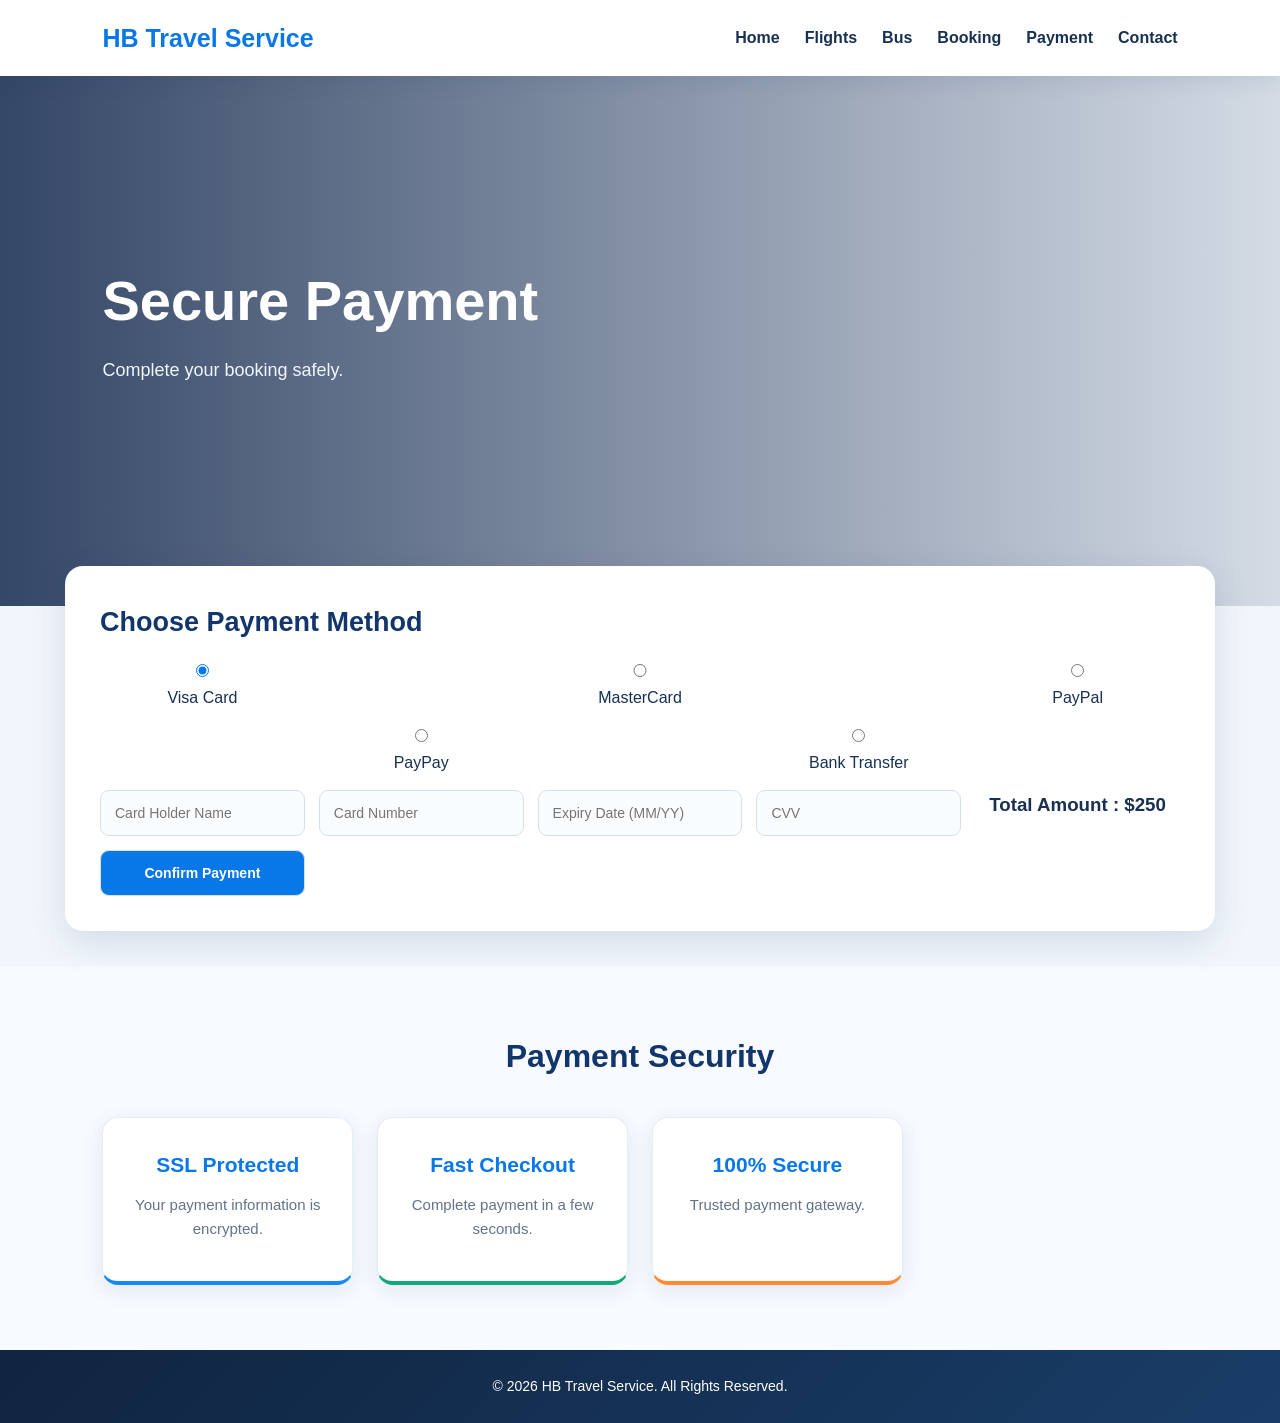
==== payment.html @ a0113ab9 "Update travel website design" ====
<!DOCTYPE html>
<html lang="en">

<head>

<meta charset="UTF-8">

<meta name="viewport" content="width=device-width, initial-scale=1.0">

<title>Payment | HB Travel Service</title>
<link rel="stylesheet" href="style.css">

<script src="js/script.js" defer></script>

</head>

<body>

<header>

<div class="logo">
<h2>HB Travel Service</h2>
</div>

<nav>

<ul>

<li><a href="index.html">Home</a></li>

<li><a href="flights.html">Flights</a></li>

<li><a href="bus.html">Bus</a></li>

<li><a href="booking.html">Booking</a></li>

<li><a href="payment.html">Payment</a></li>

<li><a href="contact.html">Contact</a></li>

</ul>

</nav>

</header>

<section class="hero">

<div class="hero-text">

<h1>Secure Payment</h1>

<p>Complete your booking safely.</p>

</div>

</section>

<section class="search">

<h2>Choose Payment Method</h2>

<form>

<label>

<input type="radio" name="payment" checked>

Visa Card

</label>

<br><br>

<label>

<input type="radio" name="payment">

MasterCard

</label>

<br><br>

<label>

<input type="radio" name="payment">

PayPal

</label>

<br><br>

<label>

<input type="radio" name="payment">

PayPay

</label>

<br><br>

<label>

<input type="radio" name="payment">

Bank Transfer

</label>

<br><br>

<input type="text" placeholder="Card Holder Name">

<input type="text" placeholder="Card Number">

<input type="text" placeholder="Expiry Date (MM/YY)">

<input type="password" placeholder="CVV">

<h3>Total Amount : $250</h3>

<button type="submit">

Confirm Payment

</button>

</form>

</section>

<section class="services">

<h2>Payment Security</h2>

<div class="cards">

<div class="card">

<h3>SSL Protected</h3>

<p>Your payment information is encrypted.</p>

</div>

<div class="card">

<h3>Fast Checkout</h3>

<p>Complete payment in a few seconds.</p>

</div>

<div class="card">

<h3>100% Secure</h3>

<p>Trusted payment gateway.</p>

</div>

</div>

</section>

<footer>

<p>© 2026 HB Travel Service. All Rights Reserved.</p>

</footer>

</body>

</html>
---- style.css ----
/* ===== GLOBAL STYLE ===== */
* {
    margin: 0;
    padding: 0;
    box-sizing: border-box;
    font-family: 'Poppins', sans-serif;
}

html {
    scroll-behavior: smooth;
}

body {
    background: #f1f6fc;
    color: #183153;
    line-height: 1.6;
}

h2 {
    font-size: 32px;
    color: #12366b;
    margin-bottom: 15px;
}

/* ===== HEADER & NAVBAR ===== */
header {
    background: rgba(255, 255, 255, 0.97);
    display: flex;
    justify-content: space-between;
    align-items: center;
    padding: 18px 8%;
    position: sticky;
    top: 0;
    z-index: 1000;
    box-shadow: 0 4px 20px rgba(20, 50, 90, 0.10);
}

.logo h2 {
    color: #0878e8;
    font-size: 25px;
    margin: 0;
    white-space: nowrap;
}

nav ul {
    display: flex;
    list-style: none;
    gap: 25px;
}

nav ul li a {
    text-decoration: none;
    color: #183153;
    font-weight: 600;
    transition: 0.3s;
    padding-bottom: 5px;
}

nav ul li a:hover {
    color: #0878e8;
    border-bottom: 2px solid #0878e8;
}

/* ===== HERO BACKGROUND ===== */
.hero {
    min-height: 530px;
    display: flex;
    align-items: center;
    padding: 70px 8%;
    background:
        linear-gradient(90deg,
        rgba(5, 27, 65, 0.80),
        rgba(5, 27, 65, 0.12)),
        url("https://images.unsplash.com/photo-1436491865332-7a61a109cc05?auto=format&fit=crop&w=1800&q=85");
    background-size: cover;
    background-position: center;
    color: white;
}

.hero-text {
    max-width: 650px;
}

.hero h1 {
    font-size: clamp(34px, 5vw, 56px);
    line-height: 1.2;
    margin-bottom: 22px;
    color: white;
}

.hero p {
    font-size: 18px;
    margin-bottom: 30px;
    color: #f0f6ff;
}

/* ===== BUTTONS ===== */
.btn {
    display: inline-block;
    padding: 13px 30px;
    background: linear-gradient(135deg, #ff5364, #ed2447);
    color: white;
    text-decoration: none;
    border: none;
    border-radius: 30px;
    font-size: 16px;
    font-weight: 600;
    cursor: pointer;
    box-shadow: 0 6px 18px rgba(237, 36, 71, 0.25);
    transition: 0.3s;
}

.btn:hover {
    background: linear-gradient(135deg, #e62945, #c91432);
    transform: translateY(-3px);
    box-shadow: 0 10px 22px rgba(237, 36, 71, 0.35);
}

/* ===== TICKET SEARCH ===== */
.search {
    background: white;
    max-width: 1150px;
    margin: -40px auto 35px;
    position: relative;
    z-index: 2;
    padding: 35px;
    border-radius: 18px;
    text-align: center;
    box-shadow: 0 12px 35px rgba(23, 54, 92, 0.13);
}

.search h2 {
    text-align: left;
    font-size: 27px;
}

.search form {
    display: grid;
    grid-template-columns: repeat(5, minmax(0, 1fr));
    gap: 14px;
}

.search input,
.search select,
.search button {
    width: 100%;
    min-width: 0;
    padding: 14px;
    border-radius: 9px;
    border: 1px solid #d6e0ed;
    font-size: 14px;
}

.search input,
.search select {
    background: #fafdff;
    color: #183153;
    outline: none;
}

.search input:focus,
.search select:focus {
    border-color: #0878e8;
    box-shadow: 0 0 0 3px rgba(8, 120, 232, 0.12);
}

.search button {
    background: #0878e8;
    color: white;
    font-weight: 600;
    cursor: pointer;
    transition: 0.3s;
}

.search button:hover {
    background: #075bb0;
}

/* ===== SERVICES & DESTINATIONS ===== */
.services,
.popular {
    padding: 65px 8%;
    text-align: center;
}

.services {
    background: #f7faff;
}

.popular {
    background: linear-gradient(135deg, #eaf4ff, #ffffff);
}

.cards {
    display: grid;
    grid-template-columns: repeat(4, minmax(0, 1fr));
    gap: 24px;
    margin-top: 35px;
}

.card {
    background: white;
    padding: 30px 22px;
    border-radius: 16px;
    box-shadow: 0 6px 22px rgba(23, 54, 92, 0.09);
    border: 1px solid #e4edf8;
    transition: transform 0.3s, box-shadow 0.3s;
    overflow: hidden;
}

.card:hover {
    transform: translateY(-8px);
    box-shadow: 0 14px 30px rgba(23, 54, 92, 0.16);
}

.card h3 {
    color: #0878e8;
    font-size: 21px;
    margin-bottom: 12px;
}

.card p {
    color: #62738a;
    font-size: 15px;
    margin-bottom: 10px;
}

/* Service cards use different accent colors */
.services .card:nth-child(1) {
    border-bottom: 4px solid #1688f8;
}

.services .card:nth-child(2) {
    border-bottom: 4px solid #12a878;
}

.services .card:nth-child(3) {
    border-bottom: 4px solid #ff8a32;
}

.services .card:nth-child(4) {
    border-bottom: 4px solid #963fe8;
}

/* ===== POPULAR DESTINATION CARDS ===== */
.popular .card {
    min-height: 170px;
    display: flex;
    justify-content: center;
    align-items: center;
    background: linear-gradient(135deg, #ffffff, #dceeff);
    border: none;
}

.popular .card h3 {
    font-size: 25px;
    margin: 0;
}

.popular .card:nth-child(2) {
    background: linear-gradient(135deg, #ffffff, #d9f8ec);
}

.popular .card:nth-child(3) {
    background: linear-gradient(135deg, #ffffff, #ffe9d9);
}

.popular .card:nth-child(4) {
    background: linear-gradient(135deg, #ffffff, #eee0ff);
}

/* ===== FOOTER ===== */
footer {
    background: linear-gradient(135deg, #10243f, #193d68);
    color: white;
    text-align: center;
    padding: 25px 15px;
    margin-top: 0;
}

footer p {
    font-size: 14px;
}

/* ===== TABLET ===== */
@media (max-width: 1000px) {
    header {
        padding: 18px 4%;
    }

    nav ul {
        gap: 13px;
    }

    .cards {
        grid-template-columns: repeat(2, minmax(0, 1fr));
    }

    .search {
        margin-left: 4%;
        margin-right: 4%;
    }

    .search form {
        grid-template-columns: repeat(2, minmax(0, 1fr));
    }
}

/* ===== MOBILE ===== */
@media (max-width: 600px) {
    header {
        flex-direction: column;
        gap: 15px;
        padding: 18px 12px;
    }

    .logo h2 {
        font-size: 23px;
    }

    nav ul {
        justify-content: center;
        flex-wrap: wrap;
        gap: 12px 18px;
    }

    nav ul li a {
        font-size: 13px;
    }

    .hero {
        min-height: 420px;
        padding: 55px 6%;
        background-position: center;
    }

    .hero h1 {
        font-size: 36px;
    }

    .hero p {
        font-size: 16px;
    }

    .search {
        margin: 20px 12px;
        padding: 22px 16px;
    }

    .search h2 {
        font-size: 24px;
    }

    .search form {
        grid-template-columns: 1fr;
    }

    .services,
    .popular {
        padding: 45px 16px;
    }

    h2 {
        font-size: 27px;
    }

    .cards {
        grid-template-columns: 1fr;
        gap: 18px;
    }

    .card {
        padding: 26px 20px;
    }
}


/* ===== BOOKING PAGE ===== */

body:has(.search form[action="payment.html"]) {
    background: linear-gradient(135deg, #eaf3ff, #f8fbff, #e5f4ff);
}

body:has(.search form[action="payment.html"]) .hero {
    min-height: 300px;
    background:
        linear-gradient(120deg, rgba(8, 40, 90, .92), rgba(0, 125, 220, .65)),
        url("https://images.unsplash.com/photo-1436491865332-7a61a109cc05?auto=format&fit=crop&w=1600&q=80");
    background-size: cover;
    background-position: center;
    justify-content: center;
    text-align: center;
}

body:has(.search form[action="payment.html"]) .hero h1 {
    font-size: clamp(32px, 4vw, 48px);
}

body:has(.search form[action="payment.html"]) .search {
    max-width: 850px;
    margin: 35px auto;
    padding: 35px;
    border-radius: 20px;
    background: #fff;
    border: 1px solid #dce9f8;
    box-shadow: 0 15px 45px rgba(23, 54, 92, .12);
}

body:has(.search form[action="payment.html"]) .search h2 {
    text-align: center;
    margin-bottom: 28px;
}

body:has(.search form[action="payment.html"]) .search form {
    grid-template-columns: repeat(2, minmax(0, 1fr));
    gap: 18px;
}

body:has(.search form[action="payment.html"]) .search input,
body:has(.search form[action="payment.html"]) .search select {
    width: 100%;
    min-width: 0;
    padding: 15px;
    border: 1px solid #d5e1ef;
    border-radius: 10px;
    background: #f9fbff;
    color: #183153;
    outline: none;
    transition: .25s;
}

body:has(.search form[action="payment.html"]) .search input:focus,
body:has(.search form[action="payment.html"]) .search select:focus {
    border-color: #0878e8;
    background: #fff;
    box-shadow: 0 0 0 4px rgba(8, 120, 232, .12);
}

body:has(.search form[action="payment.html"]) .search button {
    grid-column: 1 / -1;
    padding: 16px;
    border: none;
    border-radius: 10px;
    background: linear-gradient(135deg, #0878e8, #075bb0);
    color: white;
    font-weight: 700;
    font-size: 16px;
    cursor: pointer;
    box-shadow: 0 6px 16px rgba(8, 120, 232, .22);
    transition: .3s;
}

body:has(.search form[action="payment.html"]) .search button:hover {
    transform: translateY(-2px);
    background: linear-gradient(135deg, #075bb0, #064582);
}

body:has(.search form[action="payment.html"]) .services {
    padding-top: 35px;
}

body:has(.search form[action="payment.html"]) .services .card {
    border-top: 4px solid #0878e8;
}

@media (max-width: 600px) {
    body:has(.search form[action="payment.html"]) .search {
        margin: 20px 12px;
        padding: 22px 16px;
    }

    body:has(.search form[action="payment.html"]) .search form {
        grid-template-columns: 1fr;
    }

    body:has(.search form[action="payment.html"]) .search button {
        grid-column: auto;
    }
}
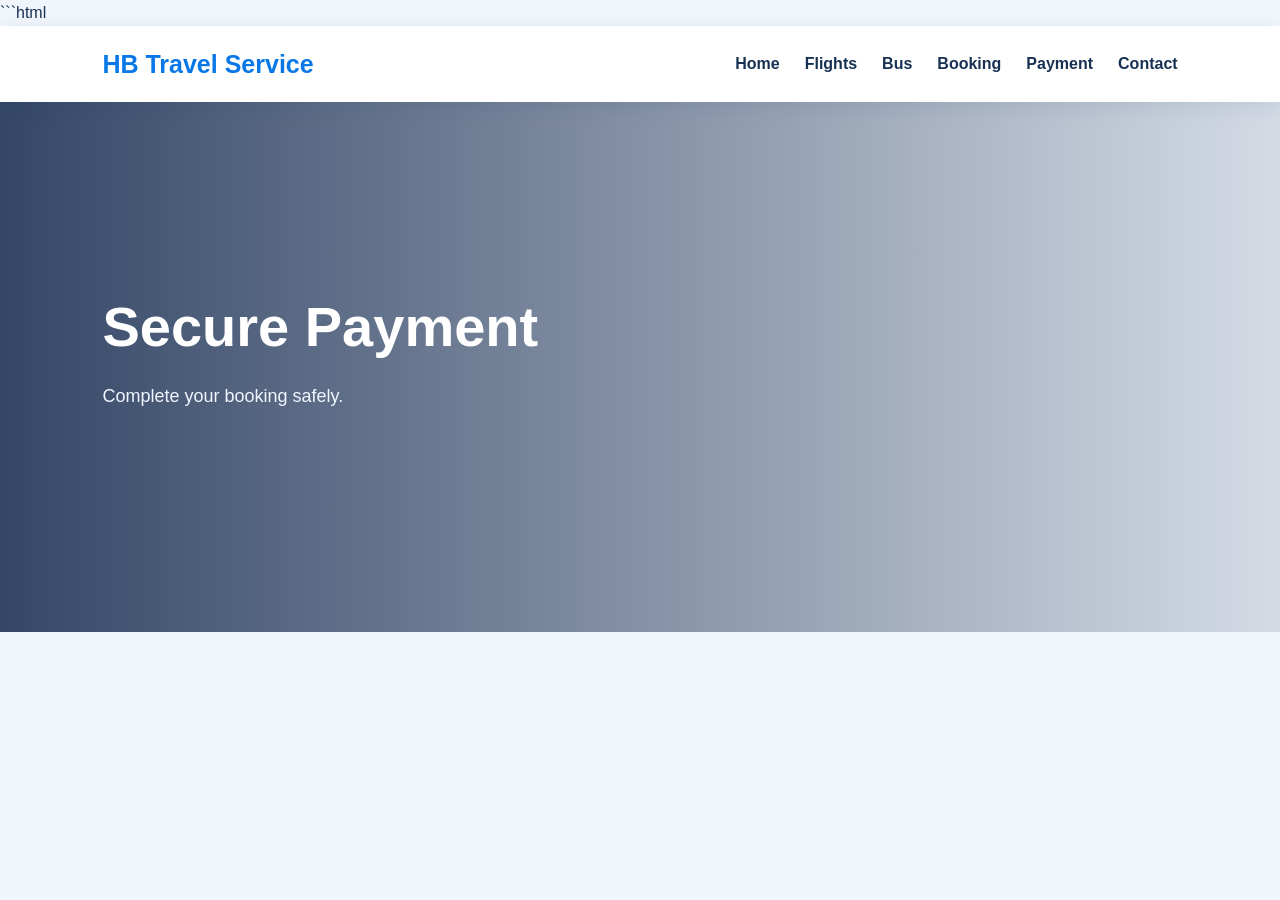
==== commit 11949b73: "Update bus search functionality" ====
--- a/payment.html
+++ b/payment.html
@@ -1,177 +1,36 @@
+```html
 <!DOCTYPE html>
 <html lang="en">
+<head>
+    <meta charset="UTF-8">
+    <meta name="viewport" content="width=device-width, initial-scale=1.0">
+    <title>Payment | HB Travel Service</title>
 
-<head>
-
-<meta charset="UTF-8">
-
-<meta name="viewport" content="width=device-width, initial-scale=1.0">
-
-<title>Payment | HB Travel Service</title>
-<link rel="stylesheet" href="style.css">
-
-<script src="js/script.js" defer></script>
-
+    <link rel="stylesheet" href="style.css">
+    <script src="script.js" defer></script>
 </head>
 
 <body>
 
 <header>
+    <div class="logo">
+        <h2>HB Travel Service</h2>
+    </div>
 
-<div class="logo">
-<h2>HB Travel Service</h2>
-</div>
-
-<nav>
-
-<ul>
-
-<li><a href="index.html">Home</a></li>
-
-<li><a href="flights.html">Flights</a></li>
-
-<li><a href="bus.html">Bus</a></li>
-
-<li><a href="booking.html">Booking</a></li>
-
-<li><a href="payment.html">Payment</a></li>
-
-<li><a href="contact.html">Contact</a></li>
-
-</ul>
-
-</nav>
-
+    <nav>
+        <ul>
+            <li><a href="index.html">Home</a></li>
+            <li><a href="flights.html">Flights</a></li>
+            <li><a href="bus.html">Bus</a></li>
+            <li><a href="booking.html">Booking</a></li>
+            <li><a href="payment.html">Payment</a></li>
+            <li><a href="contact.html">Contact</a></li>
+        </ul>
+    </nav>
 </header>
 
 <section class="hero">
-
-<div class="hero-text">
-
-<h1>Secure Payment</h1>
-
-<p>Complete your booking safely.</p>
-
-</div>
-
-</section>
-
-<section class="search">
-
-<h2>Choose Payment Method</h2>
-
-<form>
-
-<label>
-
-<input type="radio" name="payment" checked>
-
-Visa Card
-
-</label>
-
-<br><br>
-
-<label>
-
-<input type="radio" name="payment">
-
-MasterCard
-
-</label>
-
-<br><br>
-
-<label>
-
-<input type="radio" name="payment">
-
-PayPal
-
-</label>
-
-<br><br>
-
-<label>
-
-<input type="radio" name="payment">
-
-PayPay
-
-</label>
-
-<br><br>
-
-<label>
-
-<input type="radio" name="payment">
-
-Bank Transfer
-
-</label>
-
-<br><br>
-
-<input type="text" placeholder="Card Holder Name">
-
-<input type="text" placeholder="Card Number">
-
-<input type="text" placeholder="Expiry Date (MM/YY)">
-
-<input type="password" placeholder="CVV">
-
-<h3>Total Amount : $250</h3>
-
-<button type="submit">
-
-Confirm Payment
-
-</button>
-
-</form>
-
-</section>
-
-<section class="services">
-
-<h2>Payment Security</h2>
-
-<div class="cards">
-
-<div class="card">
-
-<h3>SSL Protected</h3>
-
-<p>Your payment information is encrypted.</p>
-
-</div>
-
-<div class="card">
-
-<h3>Fast Checkout</h3>
-
-<p>Complete payment in a few seconds.</p>
-
-</div>
-
-<div class="card">
-
-<h3>100% Secure</h3>
-
-<p>Trusted payment gateway.</p>
-
-</div>
-
-</div>
-
-</section>
-
-<footer>
-
-<p>© 2026 HB Travel Service. All Rights Reserved.</p>
-
-</footer>
-
-</body>
-
-</html>+    <div class="hero-text">
+        <h1>Secure Payment</h1>
+        <p>Complete your booking safely.</p>
+    </div
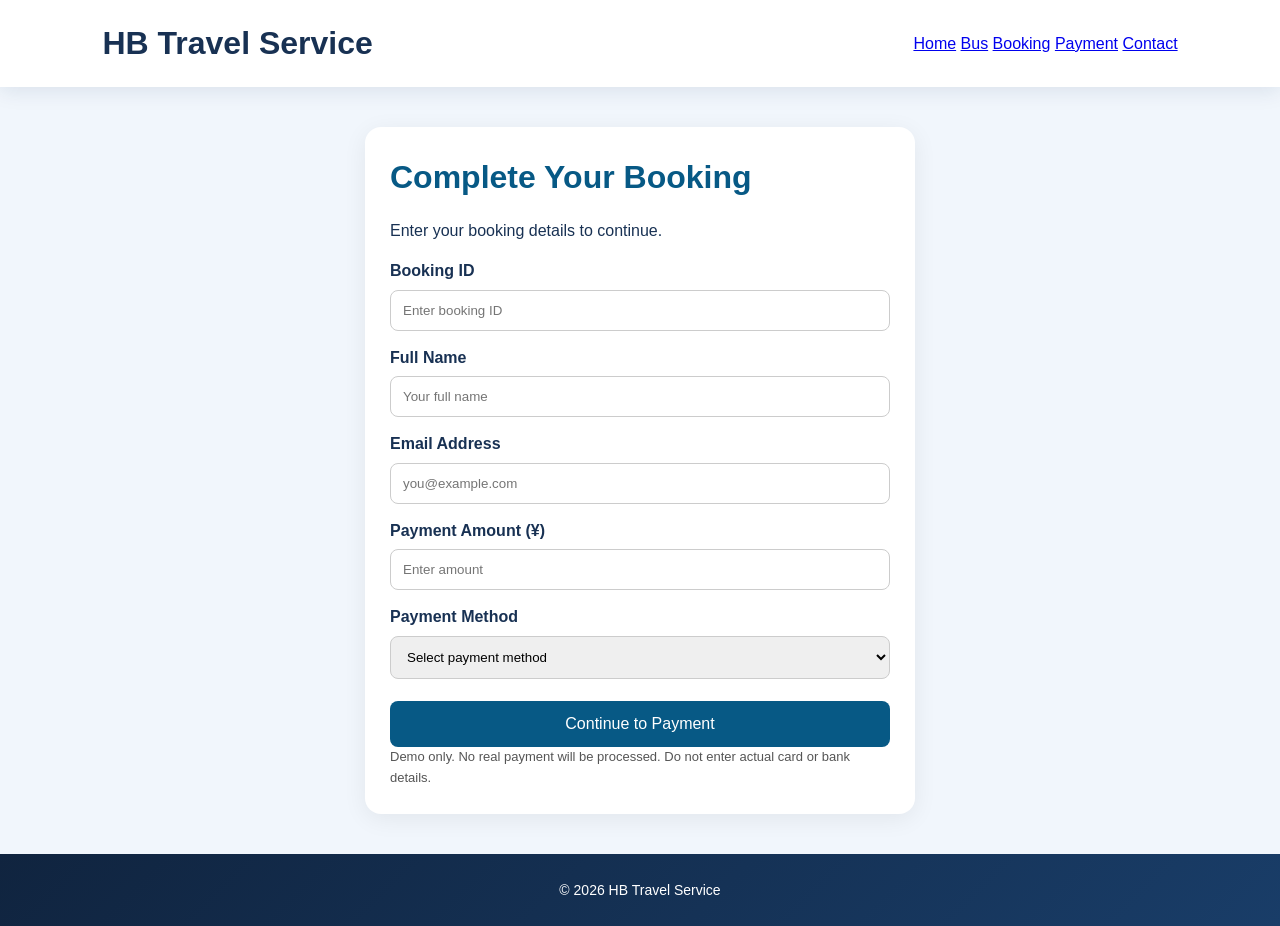
==== commit 2a45e16d: "Update payment page" ====
--- a/payment.html
+++ b/payment.html
@@ -1,36 +1,119 @@
-```html
+
 <!DOCTYPE html>
 <html lang="en">
 <head>
     <meta charset="UTF-8">
     <meta name="viewport" content="width=device-width, initial-scale=1.0">
     <title>Payment | HB Travel Service</title>
-
     <link rel="stylesheet" href="style.css">
-    <script src="script.js" defer></script>
+    <style>
+        .payment-container {
+            max-width: 550px;
+            margin: 40px auto;
+            padding: 25px;
+            background: white;
+            border-radius: 16px;
+            box-shadow: 0 5px 25px #0001;
+        }
+        .payment-container h2 { color: #075985; }
+        .payment-container label {
+            display: block;
+            margin-top: 14px;
+            font-weight: bold;
+        }
+        .payment-container input,
+        .payment-container select {
+            width: 100%;
+            padding: 12px;
+            margin-top: 6px;
+            border: 1px solid #ccc;
+            border-radius: 8px;
+            box-sizing: border-box;
+        }
+        .pay-button {
+            width: 100%;
+            margin-top: 22px;
+            padding: 14px;
+            background: #075985;
+            color: white;
+            border: none;
+            border-radius: 8px;
+            cursor: pointer;
+            font-size: 16px;
+        }
+        .notice { color: #555; font-size: 13px; }
+    </style>
 </head>
-
 <body>
 
 <header>
-    <div class="logo">
-        <h2>HB Travel Service</h2>
-    </div>
-
+    <h1>HB Travel Service</h1>
     <nav>
-        <ul>
-            <li><a href="index.html">Home</a></li>
-            <li><a href="flights.html">Flights</a></li>
-            <li><a href="bus.html">Bus</a></li>
-            <li><a href="booking.html">Booking</a></li>
-            <li><a href="payment.html">Payment</a></li>
-            <li><a href="contact.html">Contact</a></li>
-        </ul>
+        <a href="index.html">Home</a>
+        <a href="bus.html">Bus</a>
+        <a href="booking.html">Booking</a>
+        <a href="payment.html">Payment</a>
+        <a href="contact.html">Contact</a>
     </nav>
 </header>
 
-<section class="hero">
-    <div class="hero-text">
-        <h1>Secure Payment</h1>
-        <p>Complete your booking safely.</p>
-    </div+<main class="payment-container">
+    <h2>Complete Your Booking</h2>
+    <p>Enter your booking details to continue.</p>
+
+    <form id="paymentForm">
+        <label for="bookingId">Booking ID</label>
+        <input id="bookingId" name="bookingId"
+               placeholder="Enter booking ID" required>
+
+        <label for="fullName">Full Name</label>
+        <input id="fullName" name="fullName"
+               placeholder="Your full name" required>
+
+        <label for="email">Email Address</label>
+        <input id="email" name="email" type="email"
+               placeholder="you@example.com" required>
+
+        <label for="amount">Payment Amount (¥)</label>
+        <input id="amount" name="amount" type="number"
+               min="1" step="1" placeholder="Enter amount" required>
+
+        <label for="method">Payment Method</label>
+        <select id="method" name="method" required>
+            <option value="">Select payment method</option>
+            <option value="card">Credit / Debit Card</option>
+            <option value="bank">Bank Transfer</option>
+            <option value="convenience">Convenience Store</option>
+        </select>
+
+        <button class="pay-button" type="submit">
+            Continue to Payment
+        </button>
+
+        <p class="notice">
+            Demo only. No real payment will be processed.
+            Do not enter actual card or bank details.
+        </p>
+    </form>
+
+    <p id="message" role="status"></p>
+</main>
+
+<footer>
+    <p>&copy; <span id="year"></span> HB Travel Service</p>
+</footer>
+
+<script>
+document.getElementById("year").textContent =
+    new Date().getFullYear();
+
+document.getElementById("paymentForm").addEventListener("submit", function(event) {
+    event.preventDefault();
+
+    document.getElementById("message").textContent =
+        "Demo booking details accepted. No payment was made.";
+});
+</script>
+
+</body>
+</html>
